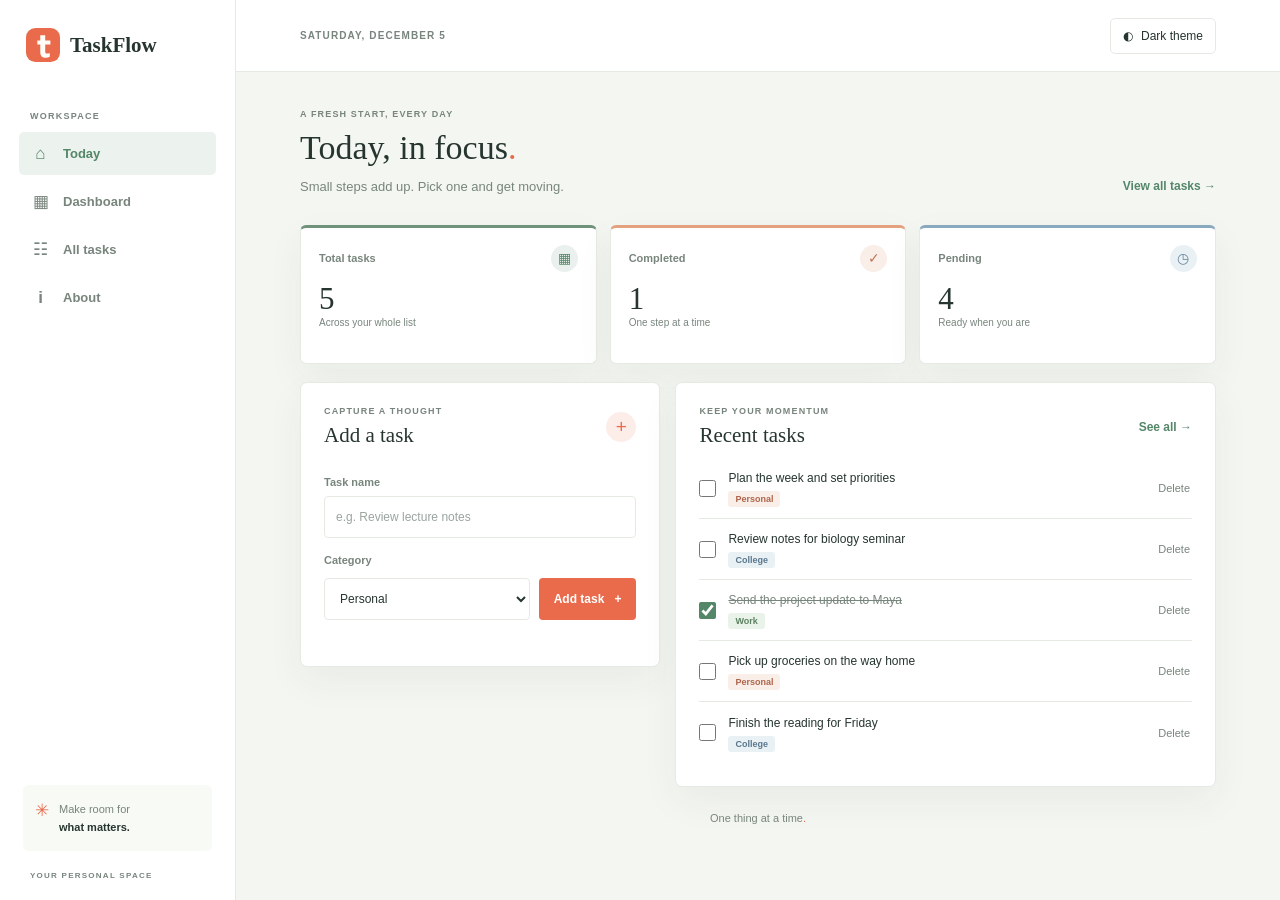
==== index.html @ a4619a72 "Initial commit: add TaskFlow application" ====
<!doctype html>
<html lang="en">
<head>
  <meta charset="utf-8">
  <meta name="viewport" content="width=device-width, initial-scale=1">
  <meta name="theme-color" content="#f5f7f4">
  <title>TaskFlow | Today</title>
  <link rel="icon" href="assets/favicon.svg" type="image/svg+xml">
  <link rel="stylesheet" href="css/style.css">
  <link rel="stylesheet" href="css/dashboard.css">
  <script src="js/app.js" defer></script>
  <script src="js/theme.js" defer></script>
  <script src="js/dashboard.js" defer></script>
</head>
<body>
  <div class="app-layout">
    <aside class="sidebar">
      <a class="brand" href="index.html"><img src="assets/logo.svg" alt=""><span>TaskFlow</span></a>
      <p class="nav-label">WORKSPACE</p>
      <nav class="main-nav" aria-label="Main navigation">
        <a class="nav-link is-active" href="index.html" aria-current="page"><span class="nav-icon">⌂</span>Today</a>
        <a class="nav-link" href="dashboard.html"><span class="nav-icon">▦</span>Dashboard</a>
        <a class="nav-link" href="tasks.html"><span class="nav-icon">☷</span>All tasks</a>
        <a class="nav-link" href="about.html"><span class="nav-icon">i</span>About</a>
      </nav>
      <div class="sidebar-note"><span class="note-mark">✳</span><p>Make room for<br><strong>what matters.</strong></p></div>
      <p class="sidebar-caption">YOUR PERSONAL SPACE</p>
    </aside>

    <main class="main-content">
      <header class="topbar">
        <p class="topbar-date" id="today-date">YOUR DAY</p>
        <button class="theme-toggle" type="button" data-theme-toggle aria-label="Switch to dark theme">◐ <span>Theme</span></button>
      </header>
      <div class="page-content">
        <section class="welcome-row">
          <div><p class="eyebrow">A FRESH START, EVERY DAY</p><h1>Today, in focus<span class="title-period">.</span></h1><p class="page-intro">Small steps add up. Pick one and get moving.</p></div>
          <a class="text-link" href="tasks.html">View all tasks <span aria-hidden="true">→</span></a>
        </section>

        <section class="stats-grid" aria-label="Task summary">
          <article class="stat-card stat-total"><div class="stat-top"><span>Total tasks</span><span class="stat-symbol">▦</span></div><p class="stat-value" id="total-count">0</p><p class="stat-caption">Across your whole list</p></article>
          <article class="stat-card stat-complete"><div class="stat-top"><span>Completed</span><span class="stat-symbol">✓</span></div><p class="stat-value" id="completed-count">0</p><p class="stat-caption">One step at a time</p></article>
          <article class="stat-card stat-pending"><div class="stat-top"><span>Pending</span><span class="stat-symbol">◷</span></div><p class="stat-value" id="pending-count">0</p><p class="stat-caption">Ready when you are</p></article>
        </section>

        <section class="dashboard-columns">
          <div class="surface quick-add-surface">
            <div class="section-heading"><div><p class="eyebrow">CAPTURE A THOUGHT</p><h2>Add a task</h2></div><span class="heading-spark">+</span></div>
            <form class="add-task-form" data-add-task-form>
              <label for="quick-task-title">Task name</label>
              <input id="quick-task-title" name="title" type="text" placeholder="e.g. Review lecture notes" maxlength="120" required>
              <label for="quick-task-category">Category</label>
              <div class="form-action-row"><select id="quick-task-category" name="category"><option>Personal</option><option>College</option><option>Work</option></select><button class="button-primary" type="submit">Add task <span aria-hidden="true">+</span></button></div>
            </form>
          </div>

          <div class="surface recent-surface">
            <div class="section-heading"><div><p class="eyebrow">KEEP YOUR MOMENTUM</p><h2>Recent tasks</h2></div><a class="subtle-link" href="tasks.html">See all <span aria-hidden="true">→</span></a></div>
            <ul class="task-list" id="dashboard-task-list" aria-label="Recent tasks"></ul>
            <div class="empty-state" id="dashboard-empty" hidden><img src="assets/empty-state.svg" alt=""><p>Nothing here yet. Add your first task.</p></div>
          </div>
        </section>
        <footer class="page-footer">One thing at a time<span class="footer-dot">.</span></footer>
      </div>
    </main>
  </div>
</body>
</html>
---- css/style.css ----
:root {
  color-scheme: light;
  --canvas: #f4f6f2;
  --surface: #ffffff;
  --surface-soft: #f8faf6;
  --ink: #26352e;
  --muted: #78857c;
  --line: #e5eae3;
  --accent: #e96b4b;
  --accent-hover: #d95739;
  --green: #548668;
  --shadow: 0 14px 38px rgba(41, 62, 45, .055);
  font-family: 'Avenir Next', Avenir, 'Segoe UI', sans-serif;
  font-synthesis: none;
  text-rendering: optimizeLegibility;
  -webkit-font-smoothing: antialiased;
}

:root[data-theme='dark'] {
  color-scheme: dark;
  --canvas: #202925;
  --surface: #2a342e;
  --surface-soft: #313d35;
  --ink: #eff3ed;
  --muted: #a6b2a8;
  --line: #3d4a41;
  --accent: #f07b5c;
  --accent-hover: #fa8b6c;
  --green: #88b594;
  --shadow: 0 14px 38px rgba(0, 0, 0, .16);
}

* { box-sizing: border-box; }
body { min-width: 320px; min-height: 100vh; margin: 0; color: var(--ink); background: var(--canvas); transition: color 180ms ease, background 180ms ease; }
button, input, select { font: inherit; }
button, a, input, select { -webkit-tap-highlight-color: transparent; }
button:focus-visible, a:focus-visible, input:focus-visible, select:focus-visible { outline: 3px solid rgba(84, 134, 104, .34); outline-offset: 2px; }
.app-layout { display: grid; min-height: 100vh; grid-template-columns: 236px minmax(0, 1fr); }
.sidebar { position: sticky; top: 0; display: flex; height: 100vh; flex-direction: column; padding: 28px 19px 20px; border-right: 1px solid var(--line); background: var(--surface); }
.brand { display: flex; align-items: center; gap: 10px; margin: 0 0 49px 7px; color: var(--ink); font-family: Georgia, serif; font-size: 21px; font-weight: 700; text-decoration: none; }
.brand img { width: 34px; height: 34px; }
.nav-label, .sidebar-caption { margin: 0 0 11px 11px; color: var(--muted); font-size: 9px; font-weight: 700; letter-spacing: 1.25px; }
.main-nav { display: grid; gap: 5px; }
.nav-link { display: flex; min-height: 43px; align-items: center; gap: 13px; padding: 0 12px; border-radius: 5px; color: var(--muted); font-size: 13px; font-weight: 600; text-decoration: none; transition: background 140ms ease, color 140ms ease; }
.nav-link:hover { color: var(--ink); background: var(--surface-soft); }
.nav-link.is-active { color: var(--green); background: color-mix(in srgb, var(--green) 11%, var(--surface)); }
.nav-icon { display: grid; width: 19px; place-items: center; font-size: 17px; line-height: 1; }
.sidebar-note { display: flex; align-items: flex-start; gap: 10px; margin: auto 4px 20px; padding: 15px 12px; border-radius: 6px; background: var(--surface-soft); color: var(--muted); }
.note-mark { color: var(--accent); font-size: 17px; }
.sidebar-note p { margin: 0; font-size: 11px; line-height: 1.65; }
.sidebar-note strong { color: var(--ink); font-weight: 600; }
.sidebar-caption { margin-bottom: 0; font-size: 8px; }
.main-content { min-width: 0; }
.topbar { display: flex; height: 72px; align-items: center; justify-content: space-between; padding: 0 clamp(24px, 5vw, 68px); border-bottom: 1px solid var(--line); background: var(--surface); }
.topbar-date { margin: 0; color: var(--muted); font-size: 10px; font-weight: 700; letter-spacing: 1.1px; }
.theme-toggle { display: inline-flex; min-height: 36px; align-items: center; gap: 8px; padding: 0 12px; border: 1px solid var(--line); border-radius: 5px; color: var(--ink); background: var(--surface); font-size: 12px; cursor: pointer; }
.theme-toggle:hover { background: var(--surface-soft); }
.page-content { width: min(100%, 1160px); margin: 0 auto; padding: 37px clamp(24px, 5vw, 68px) 25px; }
.eyebrow { margin: 0 0 9px; color: var(--muted); font-size: 9px; font-weight: 700; letter-spacing: 1.15px; }
h1, h2, p { overflow-wrap: anywhere; }
h1, h2 { font-family: Georgia, 'Times New Roman', serif; font-weight: 500; }
h1 { margin: 0; font-size: 34px; line-height: 1.15; }
h2 { margin: 0; font-size: 21px; line-height: 1.25; }
.title-period, .footer-dot { color: var(--accent); }
.page-intro { margin: 10px 0 0; color: var(--muted); font-size: 13px; line-height: 1.6; }
.text-link, .subtle-link { color: var(--green); font-size: 12px; font-weight: 700; text-decoration: none; white-space: nowrap; }
.text-link:hover, .subtle-link:hover { text-decoration: underline; text-underline-offset: 3px; }
.surface { min-width: 0; padding: 23px; border: 1px solid var(--line); border-radius: 7px; background: var(--surface); box-shadow: var(--shadow); }
.section-heading { display: flex; align-items: center; justify-content: space-between; gap: 12px; margin-bottom: 20px; }
.section-heading .eyebrow { margin-bottom: 6px; }
.heading-spark { display: grid; width: 30px; height: 30px; place-items: center; border-radius: 50%; color: var(--accent); background: color-mix(in srgb, var(--accent) 12%, var(--surface)); font-size: 19px; }
.button-primary { display: inline-flex; min-height: 42px; align-items: center; justify-content: center; gap: 10px; padding: 0 15px; border: 0; border-radius: 4px; color: #fff; background: var(--accent); font-size: 12px; font-weight: 700; cursor: pointer; transition: background 140ms ease, transform 140ms ease; }
.button-primary:hover { background: var(--accent-hover); }
.button-primary:active { transform: translateY(1px); }
.add-task-form { display: grid; gap: 8px; }
.add-task-form label { margin-top: 8px; color: var(--muted); font-size: 11px; font-weight: 600; }
.add-task-form input, .add-task-form select, .task-search, .category-filter { min-width: 0; height: 42px; padding: 0 11px; border: 1px solid var(--line); border-radius: 4px; color: var(--ink); background: var(--surface); font-size: 12px; }
.add-task-form input::placeholder, .task-search::placeholder { color: color-mix(in srgb, var(--muted) 75%, transparent); }
.form-action-row { display: flex; gap: 9px; margin-top: 4px; }
.form-action-row select { flex: 1; }
.form-action-row button { flex: 0 0 auto; }
.task-list { display: grid; margin: 0; padding: 0; list-style: none; }
.task-row { display: flex; min-height: 61px; align-items: center; gap: 12px; border-bottom: 1px solid var(--line); animation: row-in 160ms ease-out both; }
.task-row:last-child { border-bottom: 0; }
.task-check { width: 17px; height: 17px; flex: 0 0 auto; margin: 0; accent-color: var(--green); cursor: pointer; }
.task-copy { min-width: 0; flex: 1; }
.task-name { display: block; overflow-wrap: anywhere; color: var(--ink); font-size: 12px; line-height: 1.5; }
.task-row.is-complete .task-name { color: var(--muted); text-decoration: line-through; }
.category-tag { display: inline-block; margin-top: 4px; padding: 3px 7px; border-radius: 3px; font-size: 9px; font-weight: 700; }
.category-personal { color: #ae654b; background: #f9eee8; }
.category-college { color: #59778e; background: #eaf1f5; }
.category-work { color: #5b8061; background: #eaf3e9; }
:root[data-theme='dark'] .category-personal { color: #f1b199; background: #52392f; }
:root[data-theme='dark'] .category-college { color: #b1cede; background: #354651; }
:root[data-theme='dark'] .category-work { color: #b1d0ae; background: #35483a; }
.delete-task { flex: 0 0 auto; padding: 6px 2px 6px 8px; border: 0; color: var(--muted); background: transparent; font-size: 11px; cursor: pointer; }
.delete-task:hover { color: var(--accent); }
.empty-state { padding: 22px 10px 8px; color: var(--muted); text-align: center; }
.empty-state img { display: block; width: min(124px, 45%); height: auto; margin: 0 auto 13px; }
.empty-state p { margin: 0; font-size: 12px; }
.empty-state[hidden] { display: none; }
.visually-hidden { position: absolute; width: 1px; height: 1px; padding: 0; margin: -1px; overflow: hidden; clip: rect(0, 0, 0, 0); white-space: nowrap; border: 0; clip-path: inset(50%); }
.about-surface { max-width: 760px; padding: clamp(22px, 4vw, 36px); }
.about-surface .about-lead { max-width: 620px; margin: 0; font-family: Georgia, 'Times New Roman', serif; font-size: 20px; line-height: 1.5; }
.about-rule { width: 100%; height: 1px; margin: 23px 0; background: var(--line); }
.about-surface h2 { margin: 22px 0 8px; font-size: 18px; }
.about-surface h2:first-of-type { margin-top: 0; }
.about-surface > p:not(.about-lead) { max-width: 620px; margin: 0; color: var(--muted); font-size: 13px; line-height: 1.75; }
.about-link { margin-top: 21px; text-decoration: none; }
.page-footer { padding: 25px 0 4px; color: var(--muted); font-size: 11px; text-align: center; }
@keyframes row-in { from { opacity: 0; transform: translateY(4px); } to { opacity: 1; transform: translateY(0); } }
@media (max-width: 760px) {
  .app-layout { display: block; }
  .sidebar { position: static; height: auto; padding: 15px 18px 10px; border-right: 0; border-bottom: 1px solid var(--line); }
  .brand { margin: 0 0 14px 2px; font-size: 19px; }
  .brand img { width: 30px; height: 30px; }
  .nav-label, .sidebar-note, .sidebar-caption { display: none; }
  .main-nav { display: flex; gap: 4px; overflow-x: auto; scrollbar-width: none; }
  .main-nav::-webkit-scrollbar { display: none; }
  .nav-link { min-height: 38px; flex: 0 0 auto; gap: 7px; padding: 0 10px; font-size: 11px; }
  .nav-icon { width: 15px; font-size: 15px; }
  .topbar { height: 56px; padding: 0 20px; }
  .page-content { padding: 29px 20px 22px; }
  h1 { font-size: 30px; }
  .surface { padding: 19px; }
}
@media (max-width: 430px) {
  .page-content { padding-right: 14px; padding-left: 14px; }
  .topbar { padding-right: 14px; padding-left: 14px; }
  h1 { font-size: 27px; }
  .surface { padding: 16px; }
  .theme-toggle { min-height: 34px; padding: 0 9px; }
}
@media (prefers-reduced-motion: reduce) { *, *::before, *::after { animation-duration: .01ms !important; transition-duration: .01ms !important; } }
---- css/dashboard.css ----
.welcome-row { display: flex; align-items: flex-end; justify-content: space-between; gap: 20px; margin-bottom: 27px; }
.welcome-row .text-link { margin-bottom: 5px; }
.stats-grid { display: grid; grid-template-columns: repeat(3, minmax(0, 1fr)); gap: 13px; margin-bottom: 18px; }
.stat-card { min-width: 0; min-height: 139px; padding: 17px 18px 15px; border: 1px solid var(--line); border-radius: 6px; background: var(--surface); box-shadow: var(--shadow); }
.stat-total { border-top: 3px solid #70927a; }
.stat-complete { border-top: 3px solid #e4a17f; }
.stat-pending { border-top: 3px solid #89aabe; }
.stat-top { display: flex; align-items: center; justify-content: space-between; gap: 8px; color: var(--muted); font-size: 11px; font-weight: 600; }
.stat-symbol { display: grid; width: 27px; height: 27px; place-items: center; border-radius: 50%; color: var(--green); background: color-mix(in srgb, var(--green) 12%, var(--surface)); font-size: 14px; }
.stat-complete .stat-symbol { color: #bd7658; background: #f9eee8; }
.stat-pending .stat-symbol { color: #64859a; background: #eaf1f5; }
:root[data-theme='dark'] .stat-complete .stat-symbol { color: #f1b199; background: #52392f; }
:root[data-theme='dark'] .stat-pending .stat-symbol { color: #b1cede; background: #354651; }
.stat-value { margin: 11px 0 3px; font-family: Georgia, serif; font-size: 31px; line-height: 1; }
.stat-caption { margin: 0; color: var(--muted); font-size: 10px; }
.dashboard-columns { display: grid; grid-template-columns: minmax(230px, .8fr) minmax(0, 1.2fr); align-items: start; gap: 15px; }
.quick-add-surface, .recent-surface { min-height: 285px; }
.recent-surface .section-heading { margin-bottom: 10px; }
@media (max-width: 980px) {
  .dashboard-columns { grid-template-columns: 1fr; }
  .quick-add-surface, .recent-surface { min-height: 0; }
}
@media (max-width: 560px) {
  .welcome-row { align-items: flex-start; flex-direction: column; gap: 15px; }
  .welcome-row .text-link { margin: 0; }
  .stats-grid { gap: 8px; }
  .stat-card { min-height: 116px; padding: 13px 11px; }
  .stat-top { align-items: flex-start; font-size: 10px; }
  .stat-symbol { width: 23px; height: 23px; }
  .stat-value { font-size: 27px; }
  .stat-caption { font-size: 9px; line-height: 1.4; }
}
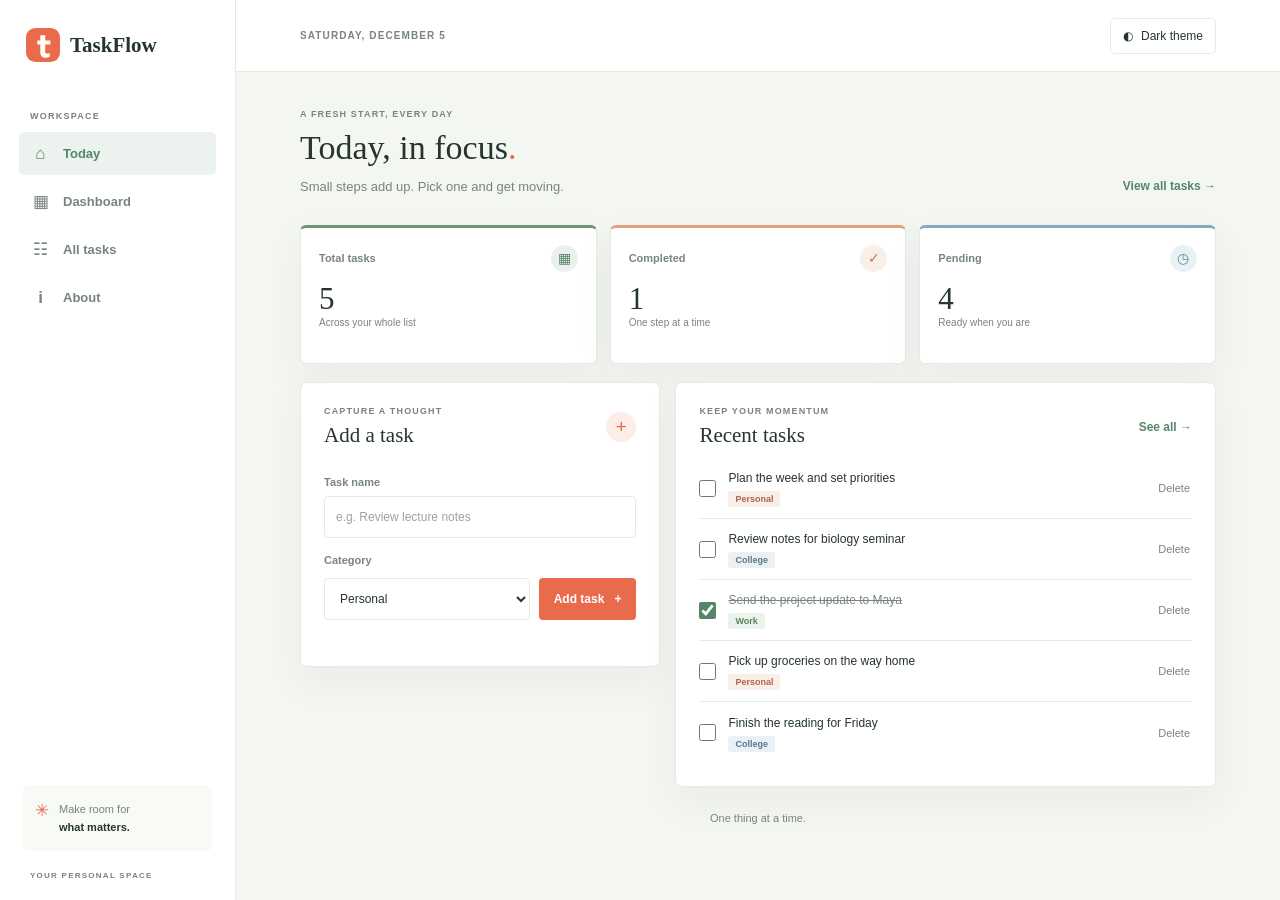
==== commit debec296: "Update TaskFlow heading by teammate" ====
--- a/index.html
+++ b/index.html
@@ -4,7 +4,7 @@
   <meta charset="utf-8">
   <meta name="viewport" content="width=device-width, initial-scale=1">
   <meta name="theme-color" content="#f5f7f4">
-  <title>TaskFlow | Today</title>
+  <title>TaskFlow - Stay Organized</title>
   <link rel="icon" href="assets/favicon.svg" type="image/svg+xml">
   <link rel="stylesheet" href="css/style.css">
   <link rel="stylesheet" href="css/dashboard.css">
--- a/css/style.css
+++ b/css/style.css
@@ -132,3 +132,15 @@
   .theme-toggle { min-height: 34px; padding: 0 9px; }
 }
 @media (prefers-reduced-motion: reduce) { *, *::before, *::after { animation-duration: .01ms !important; transition-duration: .01ms !important; } }
+
+.dark-mode {
+    background: #111827;
+    color: #f9fafb;
+}
+
+.dark-mode header,
+.dark-mode .card,
+.dark-mode .task-card {
+    background: #1f2937;
+    color: #f9fafb;
+}
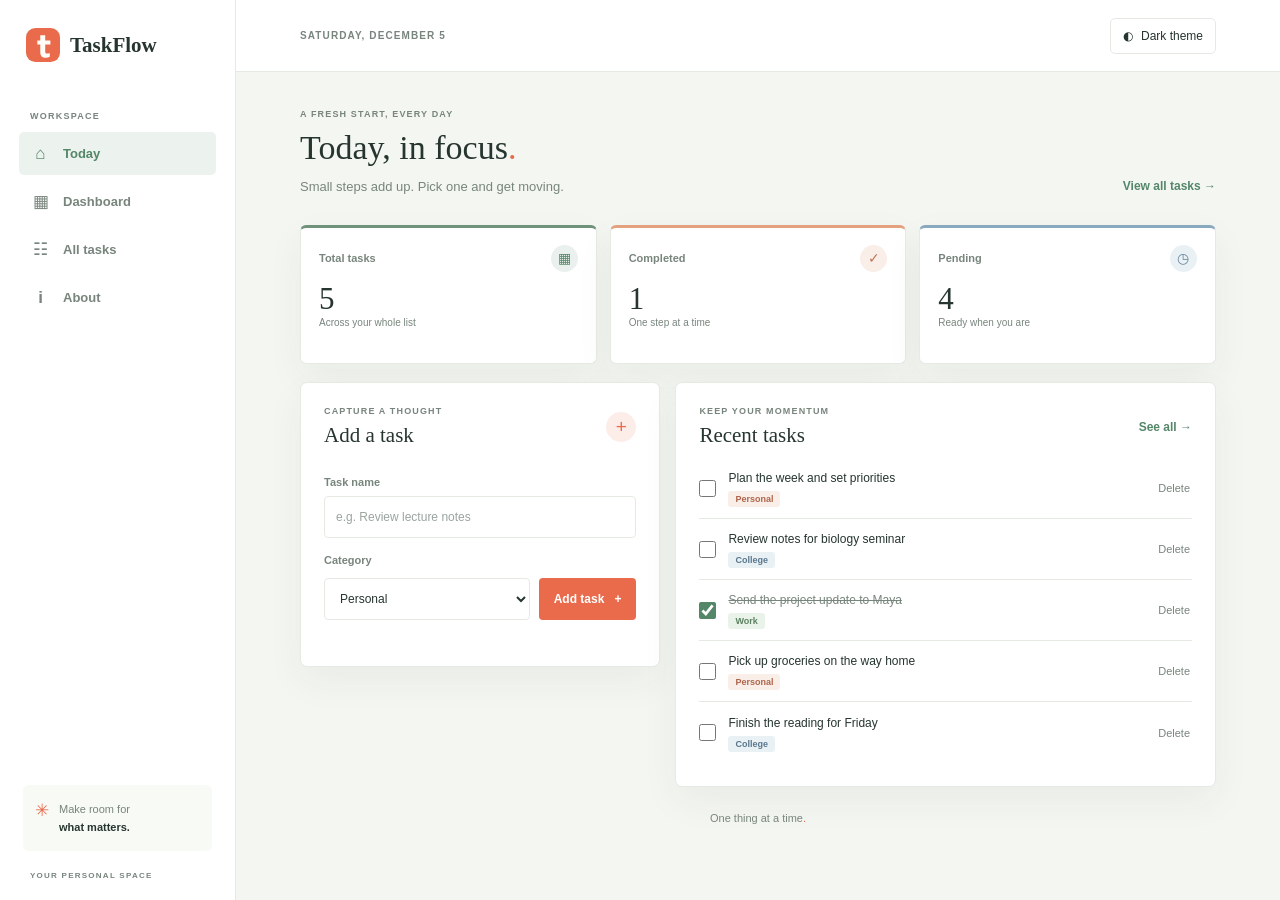
==== commit 418bbbd8: "Update TaskFlow heading" ====
--- a/index.html
+++ b/index.html
@@ -4,7 +4,7 @@
   <meta charset="utf-8">
   <meta name="viewport" content="width=device-width, initial-scale=1">
   <meta name="theme-color" content="#f5f7f4">
-  <title>TaskFlow - Stay Organized</title>
+  <title>TaskFlow - Manage your day</title>
   <link rel="icon" href="assets/favicon.svg" type="image/svg+xml">
   <link rel="stylesheet" href="css/style.css">
   <link rel="stylesheet" href="css/dashboard.css">
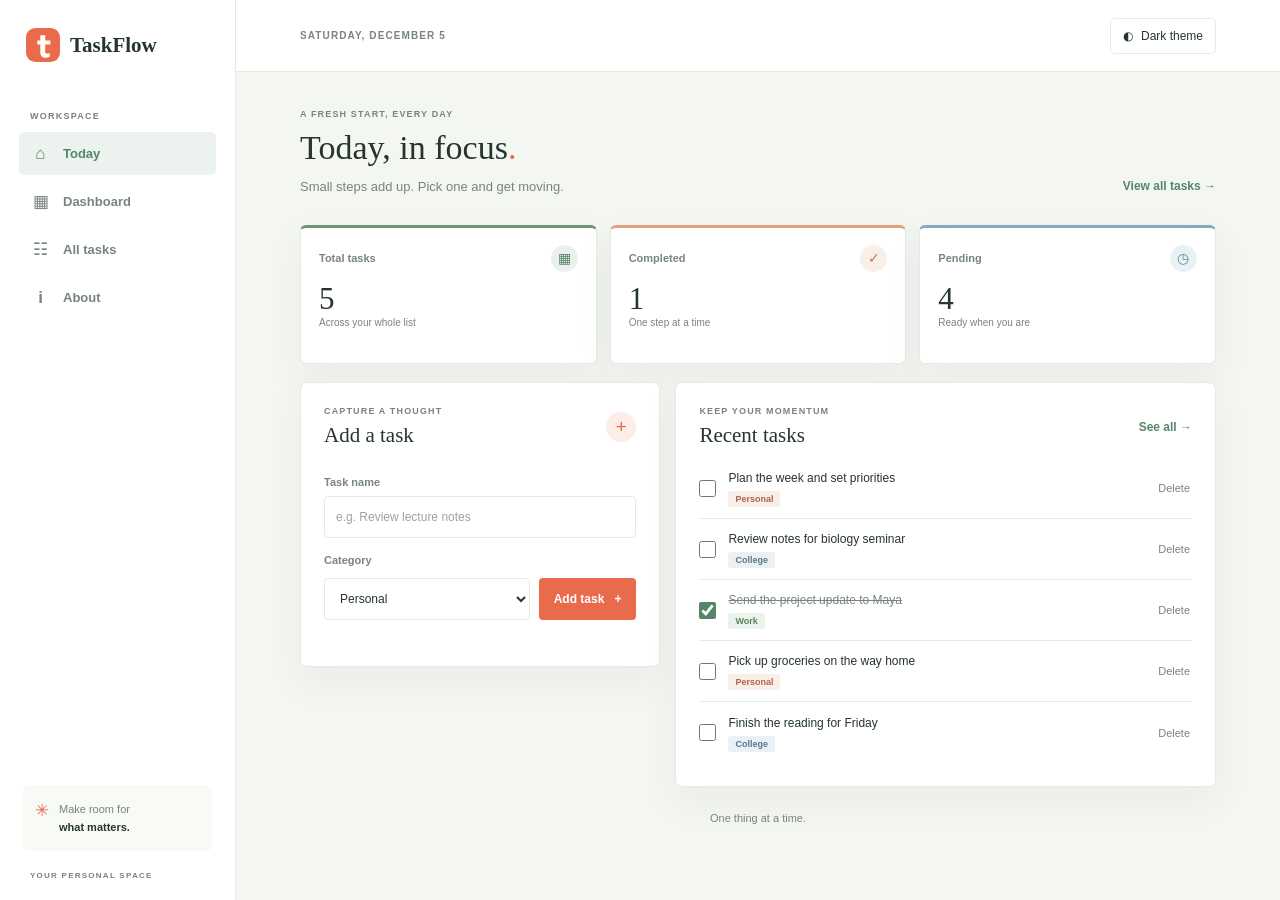
==== commit 4e258b8b: "Resolve merge conflict in index.html" ====
--- a/index.html
+++ b/index.html
@@ -4,7 +4,7 @@
   <meta charset="utf-8">
   <meta name="viewport" content="width=device-width, initial-scale=1">
   <meta name="theme-color" content="#f5f7f4">
-  <title>TaskFlow - Manage your day</title>
+  <title>TaskFlow - Manage and Stay Organized</title>
   <link rel="icon" href="assets/favicon.svg" type="image/svg+xml">
   <link rel="stylesheet" href="css/style.css">
   <link rel="stylesheet" href="css/dashboard.css">
